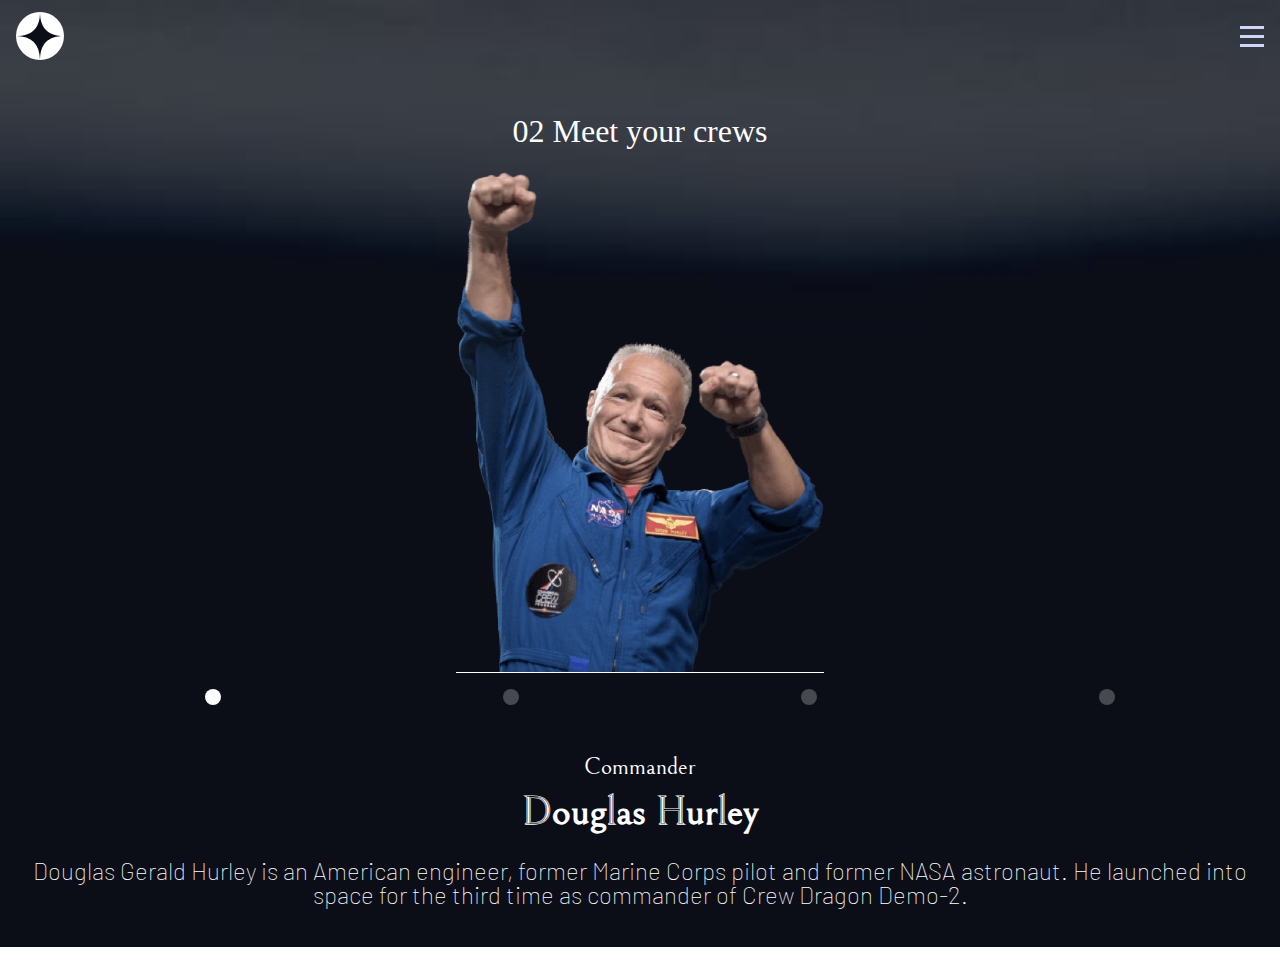
==== starter-code/crew.html @ 2428577c "Finished mobile version" ====
<!DOCTYPE html>
<html lang="en">

<head>
    <meta charset="UTF-8">
    <meta name="viewport" content="width=device-width, initial-scale=1.0">

    <link rel="icon" type="image/png" sizes="32x32" href="./assets/favicon-32x32.png">
    <link rel="stylesheet" href="/styles/style.css">
    <title>Frontend Mentor | Space tourism website</title>
    <style>
        body {
            background-image: url('./assets/crew/background-crew-mobile.jpg');
        }
    </style>
</head>

<body>
    <nav class="navbar">
        <a href="./index.html"><img src="./assets/shared/logo.svg" alt="logo"></a>
        <ul class="navbar-nav">
            <li class="nav-links"><a href="./index.html">
                    <strong>00</strong> Home
                </a></li>
            <li class="nav-links"><a href="./destination.html">
                    <strong>01</strong> Destination
                </a></li>
            <li class="nav-links"><a href="./crew.html">
                    <strong>02</strong> Crew
                </a></li>
            <li class="nav-links">
                <a href="./technology.html">
                    <strong>03</strong> Technology
                </a>
            </li>
        </ul>
        <div class="hamburger-menu">
            <img src="/starter-code/assets/shared/icon-hamburger.svg" alt="" class="hamburger-icon">
        </div>
    </nav>

    <div class="planet-info">
        <h1 class="title">02 Meet your crews</h1>
        <img src="./assets/crew/image-douglas-hurley.png" alt="" class="crew-img">
        <nav class="crew-navbar">
            <ul class="crew-navbar-nav">
                <li class="crew-nav-links">
                    <div id="commander" class="active"></div>
                </li>
                <li class="crew-nav-links">
                    <div id="specialist"></div>
                </li>
                <li class="crew-nav-links">
                    <div id="pilot"></div>
                </li>
                <li class="crew-nav-links">
                    <div id="engineer"></div>
                </li>
            </ul>
        </nav>
        <p class="crew-role">
            Commander
        </p>
        <h3 class="crew-name">
            Douglas Hurley
        </h3>
        <p class="crew-bio">
            Douglas Gerald Hurley is an American engineer, former Marine Corps pilot and former NASA astronaut. He
            launched into
            space for the third time as commander of Crew Dragon Demo-2.
        </p>
    </div>
    <script src="../crew.js"></script>
    <script src="../main.js"></script>
</body>

</html>
---- styles/style.css ----
@import url("https://fonts.googleapis.com/css2?family=Barlow:wght@100;400;500&family=Bellefair&display=swap");
.navbar {
  display: -webkit-box;
  display: -ms-flexbox;
  display: flex;
  -webkit-box-pack: justify;
      -ms-flex-pack: justify;
          justify-content: space-between;
  -webkit-box-align: center;
      -ms-flex-align: center;
          align-items: center;
  padding: 0.75rem 1rem;
}

.navbar-nav {
  -webkit-backdrop-filter: blur(15px);
          backdrop-filter: blur(15px);
  height: 100vh;
  width: 15rem;
  position: absolute;
  right: 0;
  top: 3.5rem;
  display: -webkit-box;
  display: -ms-flexbox;
  display: flex;
  -webkit-box-orient: vertical;
  -webkit-box-direction: normal;
      -ms-flex-direction: column;
          flex-direction: column;
  -webkit-box-align: center;
      -ms-flex-align: center;
          align-items: center;
  -webkit-transform: translateX(1000px);
          transform: translateX(1000px);
  -webkit-transition: all 0.5s linear;
  transition: all 0.5s linear;
}

.navbar-nav .nav-links {
  list-style-type: none;
  margin: 2rem 0;
  width: 100%;
}

.navbar-nav .nav-links a {
  text-decoration: none;
  color: white;
  -webkit-box-align: left;
      -ms-flex-align: left;
          align-items: left;
  font-size: 1.5rem;
  font-family: "Barlow", sans-serif;
}

.opened {
  -webkit-transform: translateX(0);
          transform: translateX(0);
}

.description {
  display: -webkit-box;
  display: -ms-flexbox;
  display: flex;
  -webkit-box-orient: vertical;
  -webkit-box-direction: normal;
      -ms-flex-direction: column;
          flex-direction: column;
  -webkit-box-pack: justify;
      -ms-flex-pack: justify;
          justify-content: space-between;
  -webkit-box-align: center;
      -ms-flex-align: center;
          align-items: center;
  padding: 1rem 1.5rem;
  color: white;
  height: auto;
  max-width: 90%;
  line-height: 1.8rem;
  letter-spacing: 2px;
  font-size: 1.4rem;
  text-align: center;
  font-family: "Barlow", sans-serif;
  margin: auto;
}

.description .text {
  max-width: 400px;
  min-width: 300px;
}

.description .text span {
  display: block;
  font-size: 6rem;
  margin: 5rem;
  font-family: "Bellefair", serif;
}

.description .explore {
  background-color: white;
  height: 10rem;
  width: 10rem;
  margin-top: 6rem;
  border-radius: 50%;
  color: #0b0d17;
  display: -webkit-box;
  display: -ms-flexbox;
  display: flex;
  -webkit-box-pack: center;
      -ms-flex-pack: center;
          justify-content: center;
  -webkit-box-align: center;
      -ms-flex-align: center;
          align-items: center;
  font-size: 2rem;
  font-family: "Bellefair", serif;
}

.planet-info {
  padding: 1rem 1.5rem;
  text-align: center;
  -webkit-box-sizing: border-box;
          box-sizing: border-box;
}

.title {
  font-weight: 400;
  font-size: 2rem;
}

.planet-img {
  max-width: 300px;
  margin: 2rem 0;
}

.destination-navbar ul {
  display: -webkit-box;
  display: -ms-flexbox;
  display: flex;
  -ms-flex-pack: distribute;
      justify-content: space-around;
  -webkit-box-align: center;
      -ms-flex-align: center;
          align-items: center;
}

.destination-navbar ul li {
  list-style-type: none;
}

.destination-navbar ul li button {
  font-size: 1.25rem;
  background-color: transparent;
  color: white;
  border: 2px solid transparent;
  font-weight: lighter;
  padding: 0.2rem;
}

.destination-navbar ul li button:hover {
  border-bottom: 2px solid white;
}

.destination-navbar ul li .active {
  border-bottom: 2px solid white;
}

.planet-name {
  font-size: 5rem;
  padding: 0.5rem;
  margin: 2rem;
}

.planet-description {
  font-size: 1.2rem;
  line-height: 1.5rem;
  letter-spacing: 2px;
  margin: 1rem 0;
  padding: 2rem 0;
  border-bottom: 1px solid white;
}

.travel-duration h3 {
  font-size: 1.2rem;
  font-family: "Barlow", sans-serif;
  margin-top: 3rem;
}

.travel-duration .planet-distance,
.travel-duration .travel-time {
  font-size: 2.5rem;
  font-family: "Bellefair", serif;
  font-weight: bold;
  margin: 1rem 0;
}

.crew-nav-links {
  list-style-type: none;
}

.crew-nav-links div {
  width: 1rem;
  height: 1rem;
  border-radius: 50%;
  background-color: rgba(255, 255, 255, 0.246);
}

.crew-nav-links .active {
  background-color: white;
}

.crew-navbar-nav {
  display: -webkit-box;
  display: -ms-flexbox;
  display: flex;
  -ms-flex-pack: distribute;
      justify-content: space-around;
  -webkit-box-align: center;
      -ms-flex-align: center;
          align-items: center;
}

.crew-img {
  width: auto;
  height: 500px;
  display: block;
  margin: auto;
  border-bottom: 1px solid white;
}

.crew-role {
  margin: 3rem 0 0.5rem 0;
  font-size: 1.5rem;
  font-family: "Bellefair", serif;
  font-weight: lighter;
}

.crew-name {
  font-size: 2.5rem;
  font-family: "Bellefair", serif;
  margin: 0.5rem 0 1rem 0;
}

.crew-bio {
  font-size: 1.5rem;
  font-family: "Barlow", sans-serif;
  font-weight: lighter;
  line-height: 1.5rem;
}

.tech-info {
  text-align: center;
}

.tech-navbar {
  margin: 2rem 0;
}

.tech-navbar-nav {
  display: -webkit-box;
  display: -ms-flexbox;
  display: flex;
  -webkit-box-pack: space-evenly;
      -ms-flex-pack: space-evenly;
          justify-content: space-evenly;
  -webkit-box-align: center;
      -ms-flex-align: center;
          align-items: center;
}

.tech-navbar-nav .tech-nav-links {
  list-style-type: none;
}

.tech-navbar-nav .tech-nav-links button {
  width: 2.5rem;
  height: 2.5rem;
  border-radius: 50%;
  border: 1px solid white;
  background-color: transparent;
  color: white;
  font-size: 1.2rem;
  font-weight: lighter;
}

.tech-navbar-nav .tech-nav-links .active {
  background-color: white;
  color: #0b0d17;
}

.tech-img {
  width: 100%;
  height: auto;
}

.terminology {
  font-family: "Barlow", sans-serif;
  font-weight: 350;
  font-size: 1.5rem;
  margin: 0.8rem 0;
}

.tech-name {
  font-size: 2rem;
  font-weight: lighter;
  font-family: "Bellefair", serif;
  margin: 0.8rem 0;
}

.tech-description {
  font-size: 1.5rem;
  font-family: "Barlow", sans-serif;
  padding: 0 1rem;
  font-weight: 350;
}

body {
  margin: 0;
  padding: 0;
  -webkit-box-sizing: border-box;
          box-sizing: border-box;
  background: url(/starter-code/assets/home/background-home-mobile.jpg);
  background-position: bottom;
  background-size: cover;
  background-repeat: no-repeat;
  min-height: 100vh;
  height: auto;
  color: white;
}
/*# sourceMappingURL=style.css.map */
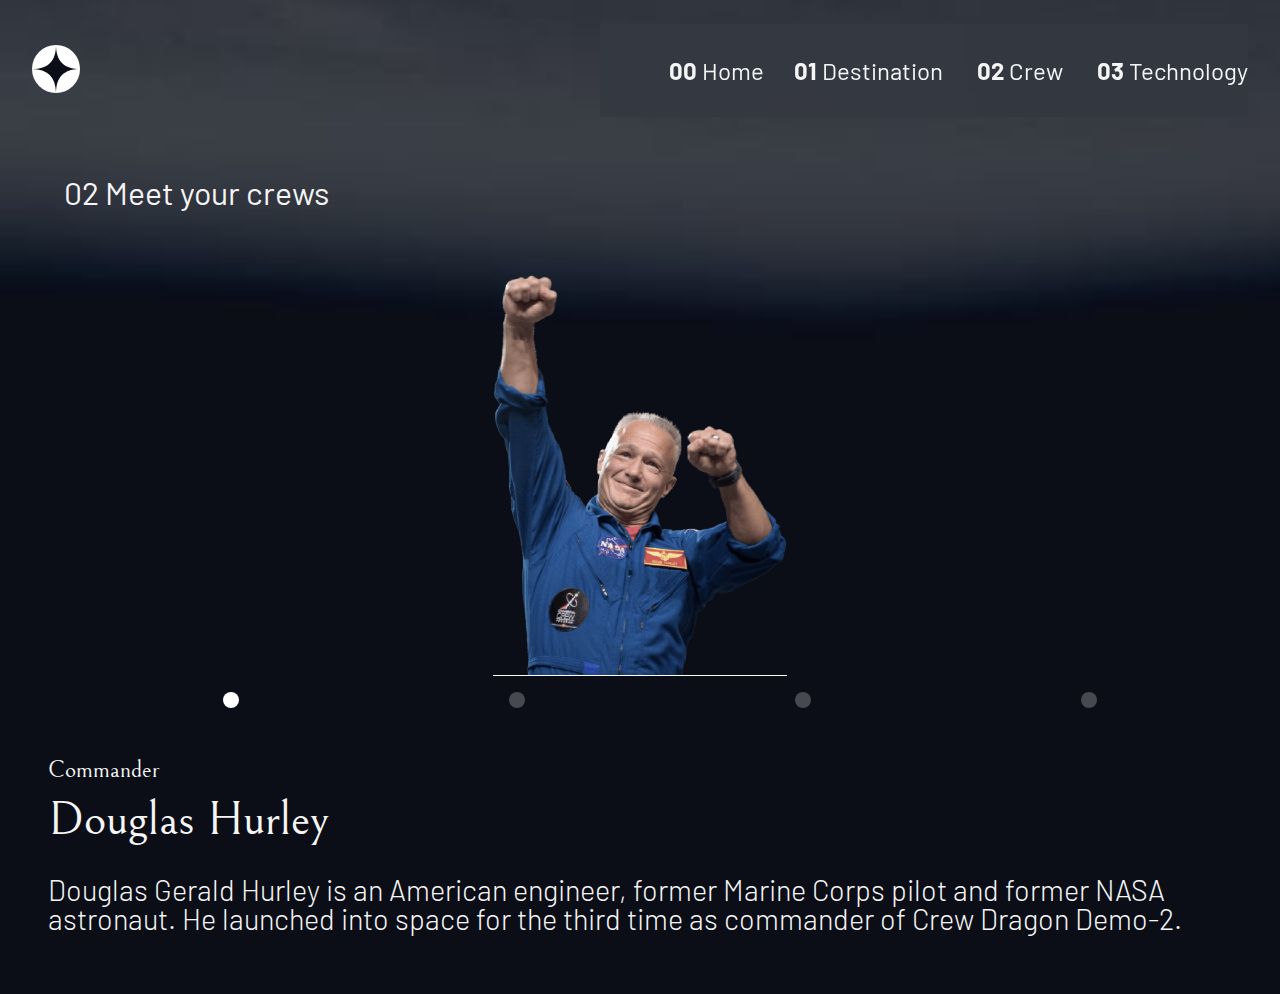
==== commit 796728c4: "Desktop version complete" ====
--- a/starter-code/crew.html
+++ b/starter-code/crew.html
@@ -16,60 +16,72 @@
 </head>
 
 <body>
-    <nav class="navbar">
-        <a href="./index.html"><img src="./assets/shared/logo.svg" alt="logo"></a>
-        <ul class="navbar-nav">
-            <li class="nav-links"><a href="./index.html">
-                    <strong>00</strong> Home
-                </a></li>
-            <li class="nav-links"><a href="./destination.html">
-                    <strong>01</strong> Destination
-                </a></li>
-            <li class="nav-links"><a href="./crew.html">
-                    <strong>02</strong> Crew
-                </a></li>
-            <li class="nav-links">
-                <a href="./technology.html">
-                    <strong>03</strong> Technology
-                </a>
-            </li>
-        </ul>
-        <div class="hamburger-menu">
-            <img src="/starter-code/assets/shared/icon-hamburger.svg" alt="" class="hamburger-icon">
-        </div>
-    </nav>
-
-    <div class="planet-info">
-        <h1 class="title">02 Meet your crews</h1>
-        <img src="./assets/crew/image-douglas-hurley.png" alt="" class="crew-img">
-        <nav class="crew-navbar">
-            <ul class="crew-navbar-nav">
-                <li class="crew-nav-links">
-                    <div id="commander" class="active"></div>
-                </li>
-                <li class="crew-nav-links">
-                    <div id="specialist"></div>
-                </li>
-                <li class="crew-nav-links">
-                    <div id="pilot"></div>
-                </li>
-                <li class="crew-nav-links">
-                    <div id="engineer"></div>
+    <main class="crew-container">
+        <nav class="navbar">
+            <a href="./index.html"><img src="./assets/shared/logo.svg" alt="logo"></a>
+            <ul class="navbar-nav">
+                <li class="nav-links"><a href="./index.html">
+                        <strong>00</strong> Home
+                    </a></li>
+                <li class="nav-links"><a href="./destination.html">
+                        <strong>01</strong> Destination
+                    </a></li>
+                <li class="nav-links"><a href="./crew.html">
+                        <strong>02</strong> Crew
+                    </a></li>
+                <li class="nav-links">
+                    <a href="./technology.html">
+                        <strong>03</strong> Technology
+                    </a>
                 </li>
             </ul>
+            <div class="hamburger-menu">
+                <img src="/starter-code/assets/shared/icon-hamburger.svg" alt="" class="hamburger-icon">
+            </div>
         </nav>
-        <p class="crew-role">
-            Commander
-        </p>
-        <h3 class="crew-name">
-            Douglas Hurley
-        </h3>
-        <p class="crew-bio">
-            Douglas Gerald Hurley is an American engineer, former Marine Corps pilot and former NASA astronaut. He
-            launched into
-            space for the third time as commander of Crew Dragon Demo-2.
-        </p>
-    </div>
+
+        <h1 class="title"><span>02</span> Meet your crews</h1>
+        <div class="crew-info">
+            <section>
+                <img src="./assets/crew/image-douglas-hurley.png" alt="" class="crew-img">
+
+            </section>
+            <section>
+                <nav class="crew-navbar">
+                    <ul class="crew-navbar-nav">
+                        <li class="crew-nav-links">
+                            <div id="commander" class="active"></div>
+                        </li>
+                        <li class="crew-nav-links">
+                            <div id="specialist"></div>
+                        </li>
+                        <li class="crew-nav-links">
+                            <div id="pilot"></div>
+                        </li>
+                        <li class="crew-nav-links">
+                            <div id="engineer"></div>
+                        </li>
+                    </ul>
+                </nav>
+                <section class="crew-data">
+
+                    <p class="crew-role">
+                        Commander
+                    </p>
+                    <h3 class="crew-name">
+                        Douglas Hurley
+                    </h3>
+                    <p class="crew-bio">
+                        Douglas Gerald Hurley is an American engineer, former Marine Corps pilot and former NASA
+                        astronaut.
+                        He
+                        launched into
+                        space for the third time as commander of Crew Dragon Demo-2.
+                    </p>
+                </section>
+            </section>
+        </div>
+    </main>
     <script src="../crew.js"></script>
     <script src="../main.js"></script>
 </body>
--- a/styles/style.css
+++ b/styles/style.css
@@ -44,7 +44,7 @@
 
 .navbar-nav .nav-links a {
   text-decoration: none;
-  color: white;
+  color: whitesmoke;
   -webkit-box-align: left;
       -ms-flex-align: left;
           align-items: left;
@@ -55,6 +55,77 @@
 .opened {
   -webkit-transform: translateX(0);
           transform: translateX(0);
+}
+
+@media screen and (min-width: 975px) {
+  .navbar {
+    display: -webkit-box;
+    display: -ms-flexbox;
+    display: flex;
+    -webkit-box-pack: justify;
+        -ms-flex-pack: justify;
+            justify-content: space-between;
+    -webkit-box-align: center;
+        -ms-flex-align: center;
+            align-items: center;
+    padding: 0.5rem 2rem;
+  }
+  .navbar-nav {
+    -webkit-backdrop-filter: blur(5rem);
+            backdrop-filter: blur(5rem);
+    display: -webkit-box;
+    display: -ms-flexbox;
+    display: flex;
+    height: auto;
+    position: relative;
+    top: 0;
+    -webkit-box-orient: horizontal;
+    -webkit-box-direction: normal;
+        -ms-flex-direction: row;
+            flex-direction: row;
+    -webkit-box-pack: justify;
+        -ms-flex-pack: justify;
+            justify-content: space-between;
+    -webkit-box-align: center;
+        -ms-flex-align: center;
+            align-items: center;
+    width: 50%;
+    -webkit-transition: all 0.5s linear;
+    transition: all 0.5s linear;
+    -webkit-transform: translate(0);
+            transform: translate(0);
+  }
+  .navbar-nav .nav-links {
+    list-style-type: none;
+    margin: 2rem 0;
+    width: 100%;
+    display: -webkit-box;
+    display: -ms-flexbox;
+    display: flex;
+    -webkit-box-pack: space-evenly;
+        -ms-flex-pack: space-evenly;
+            justify-content: space-evenly;
+    -webkit-box-align: center;
+        -ms-flex-align: center;
+            align-items: center;
+  }
+  .navbar-nav .nav-links a {
+    text-decoration: none;
+    color: whitesmoke;
+    -webkit-box-align: left;
+        -ms-flex-align: left;
+            align-items: left;
+    font-size: 1.5rem;
+    font-family: "Barlow", sans-serif;
+  }
+  .hamburger-menu {
+    display: none;
+  }
+}
+
+.home-container {
+  min-height: 100vh;
+  height: auto;
 }
 
 .description {
@@ -72,12 +143,12 @@
       -ms-flex-align: center;
           align-items: center;
   padding: 1rem 1.5rem;
-  color: white;
+  color: whitesmoke;
   height: auto;
   max-width: 90%;
   line-height: 1.8rem;
-  letter-spacing: 2px;
   font-size: 1.4rem;
+  font-weight: 300;
   text-align: center;
   font-family: "Barlow", sans-serif;
   margin: auto;
@@ -96,7 +167,7 @@
 }
 
 .description .explore {
-  background-color: white;
+  background-color: whitesmoke;
   height: 10rem;
   width: 10rem;
   margin-top: 6rem;
@@ -115,6 +186,93 @@
   font-family: "Bellefair", serif;
 }
 
+@media screen and (min-width: 1080px) {
+  .home-container {
+    background: url("../starter-code/assets/home/background-home-desktop.jpg");
+    background-position: center;
+    background-repeat: no-repeat;
+    background-size: cover;
+    height: 100vh;
+  }
+  .description {
+    display: -webkit-box;
+    display: -ms-flexbox;
+    display: flex;
+    -webkit-box-orient: horizontal;
+    -webkit-box-direction: normal;
+        -ms-flex-direction: row;
+            flex-direction: row;
+    -ms-flex-pack: distribute;
+        justify-content: space-around;
+    -webkit-box-align: end;
+        -ms-flex-align: end;
+            align-items: flex-end;
+    text-align: start;
+    position: relative;
+    max-width: 100%;
+    margin-top: 7rem;
+  }
+  .description .text {
+    max-width: 600px;
+    min-width: 500px;
+  }
+  .description .text span {
+    display: block;
+    font-size: 7rem;
+    margin: 5rem 0;
+    font-family: "Bellefair", serif;
+  }
+  .explore {
+    background-color: rgba(255, 255, 255, 0.376) !important;
+    position: absolute;
+    height: 10rem;
+    width: 10rem;
+    margin-top: 6rem;
+    border-radius: 50%;
+    color: #0b0d17;
+    display: -webkit-box;
+    display: -ms-flexbox;
+    display: flex;
+    -webkit-box-pack: center;
+        -ms-flex-pack: center;
+            justify-content: center;
+    -webkit-box-align: center;
+        -ms-flex-align: center;
+            align-items: center;
+    font-size: 2rem;
+    font-family: "Bellefair", serif;
+    position: relative;
+    -webkit-transition: all 0.5s linear;
+    transition: all 0.5s linear;
+  }
+  .explore:hover {
+    height: 15rem;
+    width: 15rem;
+  }
+  .explore span {
+    width: 10rem;
+    height: 10rem;
+    border-radius: 50%;
+    background-color: whitesmoke;
+    display: -webkit-box;
+    display: -ms-flexbox;
+    display: flex;
+    -webkit-box-pack: center;
+        -ms-flex-pack: center;
+            justify-content: center;
+    -webkit-box-align: center;
+        -ms-flex-align: center;
+            align-items: center;
+  }
+}
+
+.destination-container {
+  background: url("../starter-code/assets/destination/background-destination-mobile.jpg");
+  background-position: center;
+  background-repeat: no-repeat;
+  background-size: cover;
+}
+
 .planet-info {
   padding: 1rem 1.5rem;
   text-align: center;
@@ -123,8 +281,9 @@
 }
 
 .title {
-  font-weight: 400;
+  font-weight: 500;
   font-size: 2rem;
+  font-family: "Barlow", sans-serif;
 }
 
 .planet-img {
@@ -150,7 +309,7 @@
 .destination-navbar ul li button {
   font-size: 1.25rem;
   background-color: transparent;
-  color: white;
+  color: whitesmoke;
   border: 2px solid transparent;
   font-weight: lighter;
   padding: 0.2rem;
@@ -166,31 +325,110 @@
 
 .planet-name {
   font-size: 5rem;
+  font-weight: 200;
+  letter-spacing: 2px;
   padding: 0.5rem;
   margin: 2rem;
+  color: whitesmoke;
 }
 
 .planet-description {
-  font-size: 1.2rem;
+  font-size: 1.5rem;
   line-height: 1.5rem;
-  letter-spacing: 2px;
+  font-family: "Barlow", sans-serif;
+  font-weight: 300;
   margin: 1rem 0;
   padding: 2rem 0;
   border-bottom: 1px solid white;
+  color: white;
 }
 
 .travel-duration h3 {
-  font-size: 1.2rem;
+  font-size: 1.5rem;
+  font-weight: 400;
   font-family: "Barlow", sans-serif;
-  margin-top: 3rem;
+  color: white;
+  margin: 3rem 0 0.5rem 0;
 }
 
 .travel-duration .planet-distance,
 .travel-duration .travel-time {
-  font-size: 2.5rem;
+  font-size: 3rem;
   font-family: "Bellefair", serif;
-  font-weight: bold;
-  margin: 1rem 0;
+  margin: 0.8rem 0;
+  color: whitesmoke;
+}
+
+@media screen and (min-width: 1080px) {
+  .destination-container {
+    background: url("../starter-code/assets/destination/background-destination-desktop.jpg");
+    background-repeat: no-repeat;
+    background-size: cover;
+  }
+  .planet-name {
+    font-size: 5rem;
+    font-weight: 200;
+    letter-spacing: 2px;
+    padding: 0.5rem 0;
+    margin: 2rem 0;
+    color: whitesmoke;
+  }
+  .destination-title {
+    text-align: center;
+    margin: 1rem 0 5rem 0;
+    font-weight: 500;
+    font-size: 2rem;
+    font-family: "Barlow", sans-serif;
+  }
+  .planet-info {
+    display: -webkit-box;
+    display: -ms-flexbox;
+    display: flex;
+    text-align: start;
+  }
+  .planet-info section:first-child {
+    width: 60%;
+  }
+  .planet-info section:first-child .planet-img {
+    max-width: 400px;
+    min-width: 300px;
+    display: block;
+    margin: 2rem auto;
+  }
+  .planet-info section:last-child {
+    width: 30%;
+  }
+  .destination-navbar ul {
+    margin: 1rem 0;
+    margin-left: -2rem;
+    display: -webkit-box;
+    display: -ms-flexbox;
+    display: flex;
+    -webkit-box-pack: start;
+        -ms-flex-pack: start;
+            justify-content: flex-start;
+    -webkit-box-align: center;
+        -ms-flex-align: center;
+            align-items: center;
+  }
+  .destination-navbar ul li {
+    list-style-type: none;
+    margin-right: 2rem;
+  }
+  .destination-navbar ul li button {
+    font-size: 1.25rem;
+    background-color: transparent;
+    color: whitesmoke;
+    border: 2px solid transparent;
+    font-weight: lighter;
+    padding: 0.2rem;
+  }
+  .destination-navbar ul li button:hover {
+    border-bottom: 2px solid white;
+  }
+  .destination-navbar ul li .active {
+    border-bottom: 2px solid white;
+  }
 }
 
 .crew-nav-links {
@@ -206,6 +444,12 @@
 
 .crew-nav-links .active {
   background-color: white;
+}
+
+.title {
+  margin: 2rem 4rem;
+  font-size: 2rem;
+  font-weight: 400;
 }
 
 .crew-navbar-nav {
@@ -221,30 +465,117 @@
 
 .crew-img {
   width: auto;
-  height: 500px;
+  height: 400px;
   display: block;
   margin: auto;
   border-bottom: 1px solid white;
+}
+
+.crew-info {
+  padding: 2rem 3rem;
 }
 
 .crew-role {
   margin: 3rem 0 0.5rem 0;
   font-size: 1.5rem;
   font-family: "Bellefair", serif;
-  font-weight: lighter;
+  font-weight: 100;
 }
 
 .crew-name {
-  font-size: 2.5rem;
+  font-size: 3rem;
+  font-weight: 200;
   font-family: "Bellefair", serif;
   margin: 0.5rem 0 1rem 0;
 }
 
 .crew-bio {
-  font-size: 1.5rem;
+  font-size: 1.8rem;
   font-family: "Barlow", sans-serif;
-  font-weight: lighter;
-  line-height: 1.5rem;
+  font-weight: 350;
+  line-height: 1.8rem;
+}
+
+@media screen and (min-width: 1440px) {
+  .crew-container {
+    background-image: url("../starter-code/assets/crew/background-crew-desktop.jpg");
+    background-position: center;
+    background-repeat: no-repeat;
+    background-size: cover;
+    height: auto;
+  }
+  .title {
+    text-align: start;
+    padding: 0 22rem;
+    margin: 0 0 8rem 0;
+  }
+  .title span {
+    color: grey;
+  }
+  .crew-info {
+    display: -webkit-box;
+    display: -ms-flexbox;
+    display: flex;
+    -ms-flex-pack: distribute;
+        justify-content: space-around;
+    -webkit-box-align: center;
+        -ms-flex-align: center;
+            align-items: center;
+    padding: 0 4rem;
+    margin: 4rem 0 0 0;
+  }
+  .crew-info .crew-img {
+    position: absolute;
+    bottom: 0;
+    right: 200px;
+    border: none;
+    height: auto;
+  }
+  .crew-info section:first-child {
+    -webkit-box-ordinal-group: 3;
+        -ms-flex-order: 2;
+            order: 2;
+  }
+  .crew-info section:last-child {
+    -webkit-box-ordinal-group: 2;
+        -ms-flex-order: 1;
+            order: 1;
+    display: -webkit-box;
+    display: -ms-flexbox;
+    display: flex;
+    -webkit-box-orient: vertical;
+    -webkit-box-direction: normal;
+        -ms-flex-direction: column;
+            flex-direction: column;
+    -ms-flex-pack: distribute;
+        justify-content: space-around;
+    height: 550px;
+  }
+  .crew-info section .crew-data {
+    -webkit-box-ordinal-group: 2;
+        -ms-flex-order: 1;
+            order: 1;
+    max-width: 500px;
+  }
+  .crew-info section .crew-role {
+    font-size: 3rem;
+    font-weight: 200;
+  }
+  .crew-info section .crew-name {
+    font-size: 4rem;
+    font-weight: lighter;
+  }
+  .crew-info section .crew-navbar {
+    -webkit-box-ordinal-group: 3;
+        -ms-flex-order: 2;
+            order: 2;
+  }
+  .crew-navbar-nav {
+    max-width: 200px;
+    display: -webkit-box;
+    display: -ms-flexbox;
+    display: flex;
+  }
 }
 
 .tech-info {
@@ -275,15 +606,15 @@
   width: 2.5rem;
   height: 2.5rem;
   border-radius: 50%;
-  border: 1px solid white;
+  border: 1px solid whitesmoke;
   background-color: transparent;
-  color: white;
+  color: whitesmoke;
   font-size: 1.2rem;
   font-weight: lighter;
 }
 
 .tech-navbar-nav .tech-nav-links .active {
-  background-color: white;
+  background-color: whitesmoke;
   color: #0b0d17;
 }
 
@@ -311,6 +642,62 @@
   font-family: "Barlow", sans-serif;
   padding: 0 1rem;
   font-weight: 350;
+}
+
+@media screen and (min-width: 975px) {
+  .tech-navbar-nav {
+    -webkit-box-orient: vertical;
+    -webkit-box-direction: normal;
+        -ms-flex-direction: column;
+            flex-direction: column;
+    -ms-flex-pack: distribute;
+        justify-content: space-around;
+    -webkit-box-align: end;
+        -ms-flex-align: end;
+            align-items: flex-end;
+  }
+  .tech-navbar-nav li {
+    margin-bottom: 2rem;
+  }
+  .tech-info {
+    display: -webkit-box;
+    display: -ms-flexbox;
+    display: flex;
+    -webkit-box-pack: justify;
+        -ms-flex-pack: justify;
+            justify-content: space-between;
+    -webkit-box-align: center;
+        -ms-flex-align: center;
+            align-items: center;
+    min-height: 30vh;
+    max-height: 90vh;
+  }
+  .tech-img {
+    width: 100%;
+    height: 100%;
+  }
+  .section-1 {
+    -webkit-box-ordinal-group: 4;
+        -ms-flex-order: 3;
+            order: 3;
+    min-width: 30vw;
+    max-width: 40vw;
+  }
+  .section-3 {
+    -webkit-box-ordinal-group: 2;
+        -ms-flex-order: 1;
+            order: 1;
+    max-width: 400px;
+    min-width: 300px;
+    text-align: start;
+  }
+  .tech-description {
+    margin: 1rem 0;
+    padding: 0;
+  }
+  .section-2 {
+    margin-left: 10rem;
+  }
 }
 
 body {
@@ -324,6 +711,6 @@
   background-repeat: no-repeat;
   min-height: 100vh;
   height: auto;
-  color: white;
+  color: whitesmoke;
 }
 /*# sourceMappingURL=style.css.map */